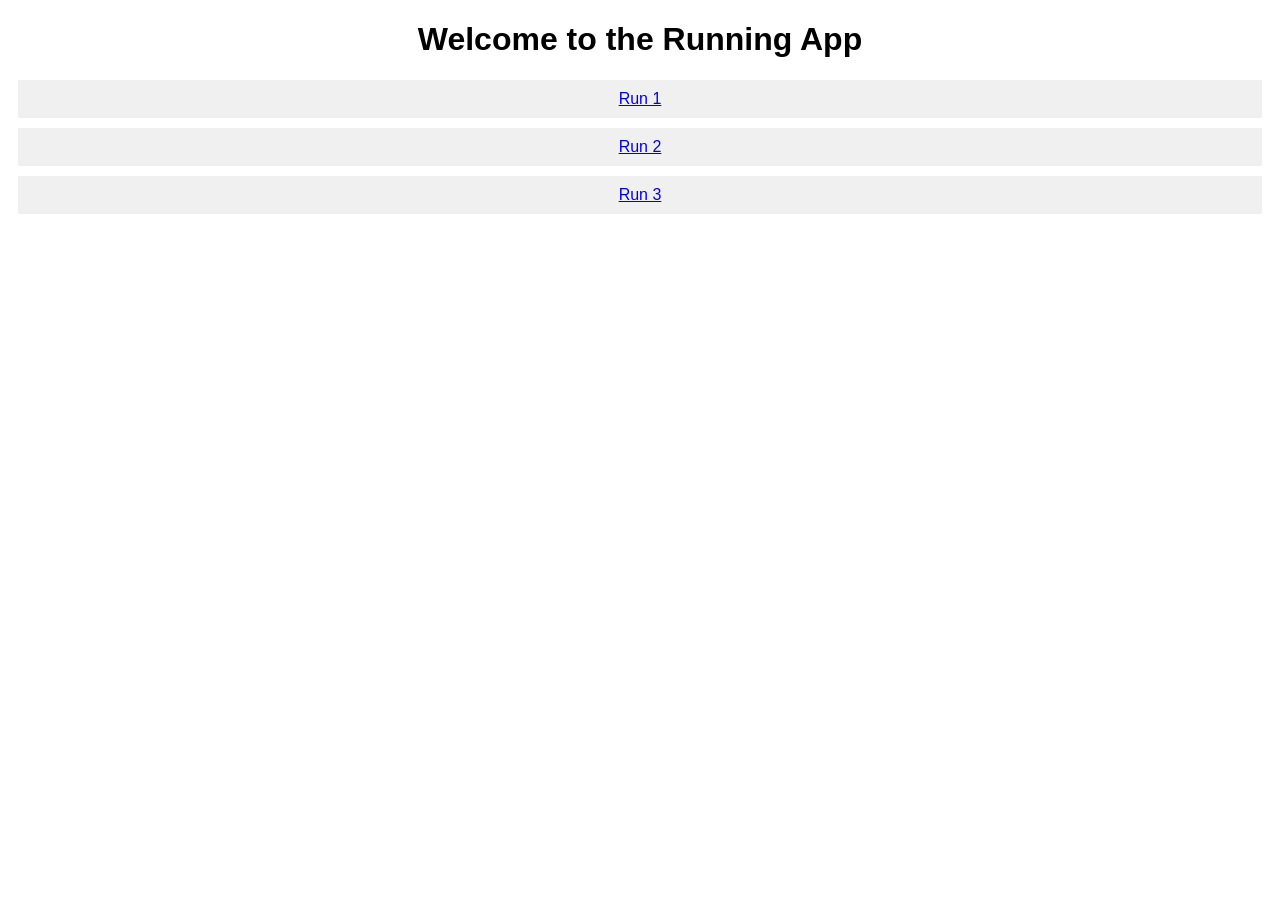
==== index.html @ 46625588 "Initial commit" ====
<!DOCTYPE html>
<html>
<head>
    <title>Running App</title>
    <link rel="stylesheet" type="text/css" href="styles.css">
</head>
<body>
    <h1>Welcome to the Running App</h1>
    <ul>
        <li><a href="run1.html">Run 1</a></li>
        <li><a href="run2.html">Run 2</a></li>
        <li><a href="run3.html">Run 3</a></li>
    </ul>
</body>
</html>
---- styles.css ----
body {
    font-family: Arial, sans-serif;
    text-align: center;
}

#map {
    width: 600px;
    height: 400px;
    margin: 20px auto;
}

button {
    margin: 10px;
    padding: 10px 20px;
    font-size: 16px;
    cursor: pointer;
}

ul {
    list-style-type: none;
    padding: 0;
}

li {
    padding: 10px;
    margin: 10px;
    background-color: #f0f0f0;
}
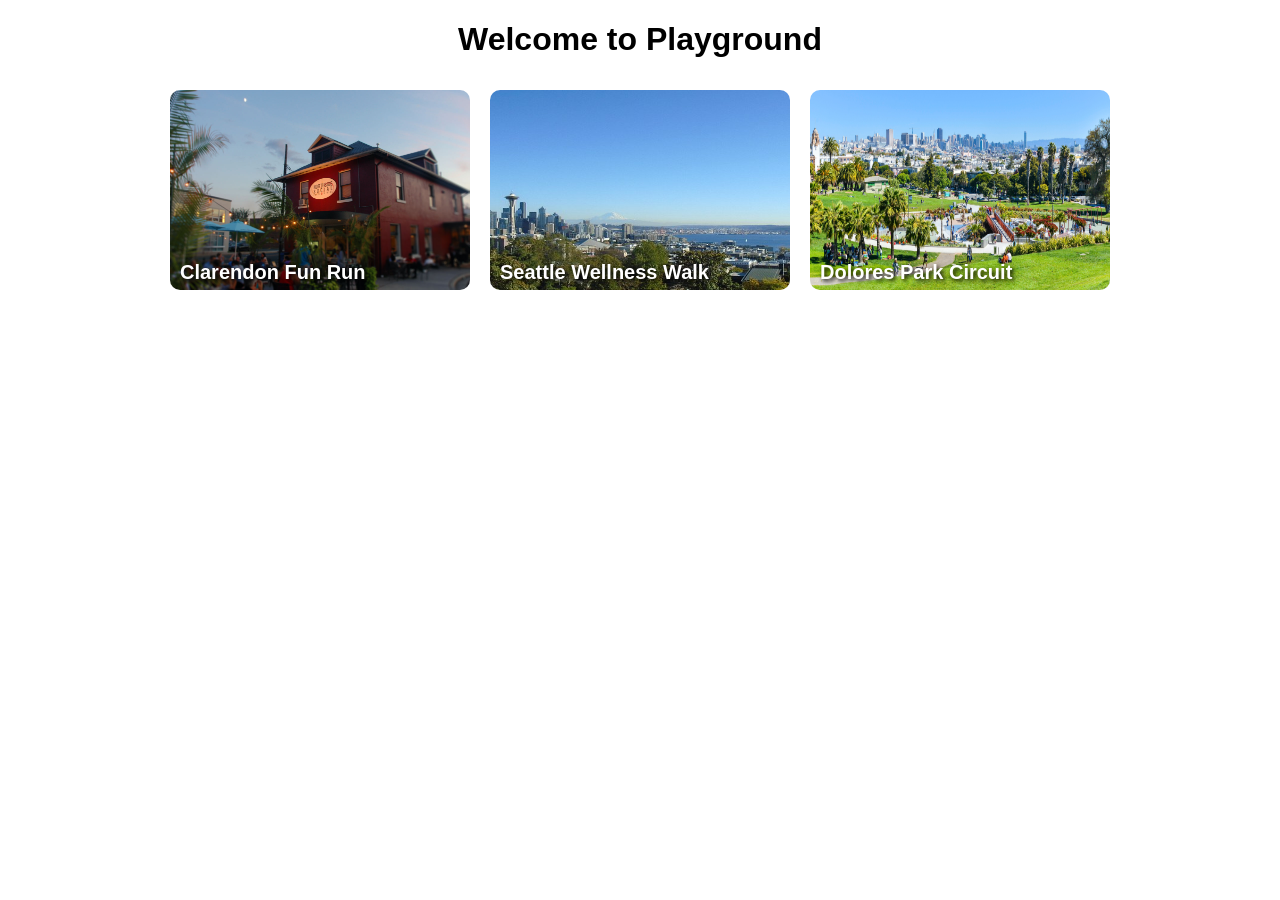
==== commit 9d3dd308: "“styleupdate”" ====
--- a/index.html
+++ b/index.html
@@ -1,15 +1,27 @@
 <!DOCTYPE html>
 <html>
 <head>
-    <title>Running App</title>
+    <title>Playground</title>
     <link rel="stylesheet" type="text/css" href="styles.css">
 </head>
 <body>
-    <h1>Welcome to the Running App</h1>
-    <ul>
-        <li><a href="run1.html">Run 1</a></li>
-        <li><a href="run2.html">Run 2</a></li>
-        <li><a href="run3.html">Run 3</a></li>
-    </ul>
+    <h1>Welcome to Playground</h1>
+
+    <div class="run-container">
+        <a href="run1.html" class="run">
+            <img src="images/run1-image.jpg" alt="Run 1">
+            <span class="run-title">Clarendon Fun Run</span>
+        </a>
+
+        <a href="run2.html" class="run">
+            <img src="images/run2-image.jpg" alt="Run 2">
+            <span class="run-title">Seattle Wellness Walk</span>
+        </a>
+
+        <a href="run3.html" class="run">
+            <img src="images/run3-image.jpg" alt="Run 3">
+            <span class="run-title">Dolores Park Circuit</span>
+        </a>
+    </div>
 </body>
 </html>
--- a/styles.css
+++ b/styles.css
@@ -16,6 +16,34 @@
     cursor: pointer;
 }
 
+/* Styles for the runs on the landing page */
+.run-container {
+    display: flex;
+    justify-content: center;
+    flex-wrap: wrap;
+}
+
+.run {
+    position: relative;
+    margin: 10px;
+}
+
+.run img {
+    width: 300px; /* Adjust as needed */
+    height: 200px; /* Adjust as needed */
+    border-radius: 10px; /* Optional, for rounded corners */
+}
+
+.run-title {
+    position: absolute;
+    bottom: 10px;
+    left: 10px;
+    color: white;
+    font-size: 20px;
+    font-weight: bold;
+    text-shadow: 2px 2px 4px #000000; /* To make text more readable */
+}
+
 ul {
     list-style-type: none;
     padding: 0;
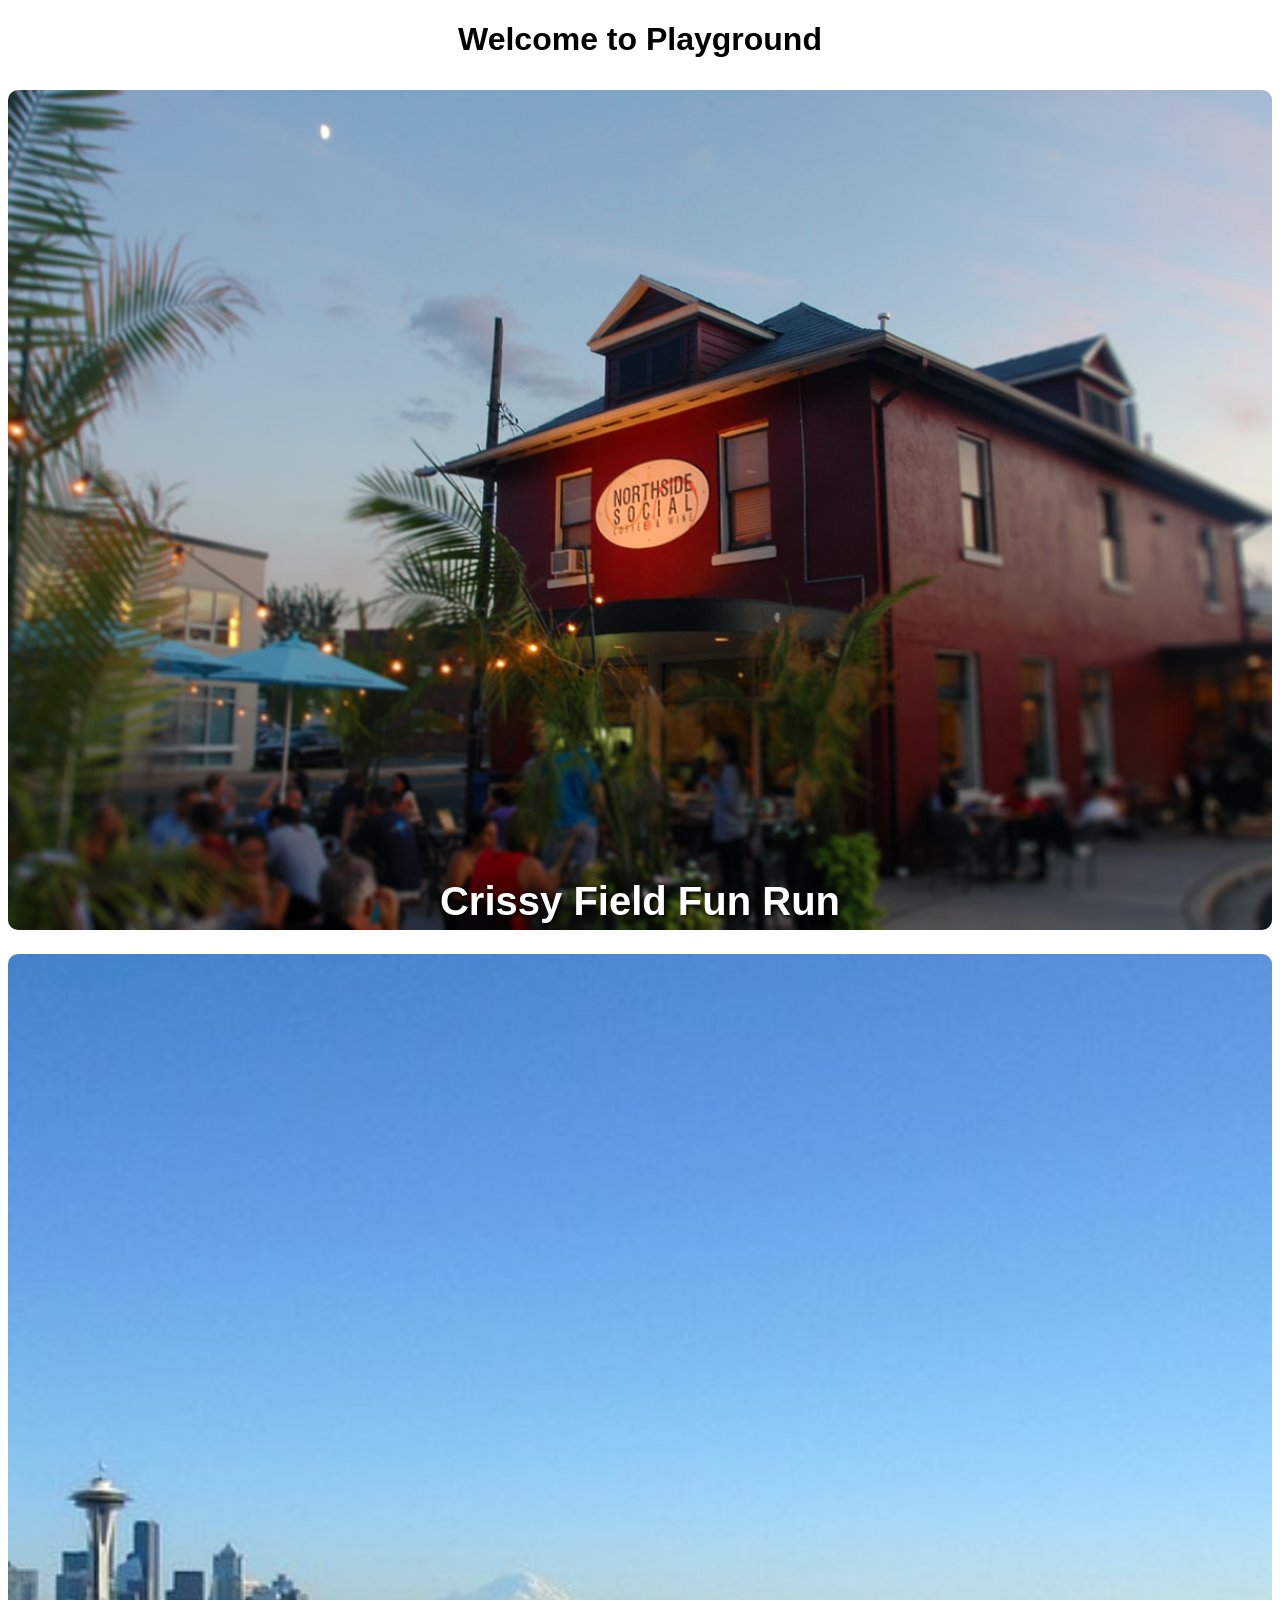
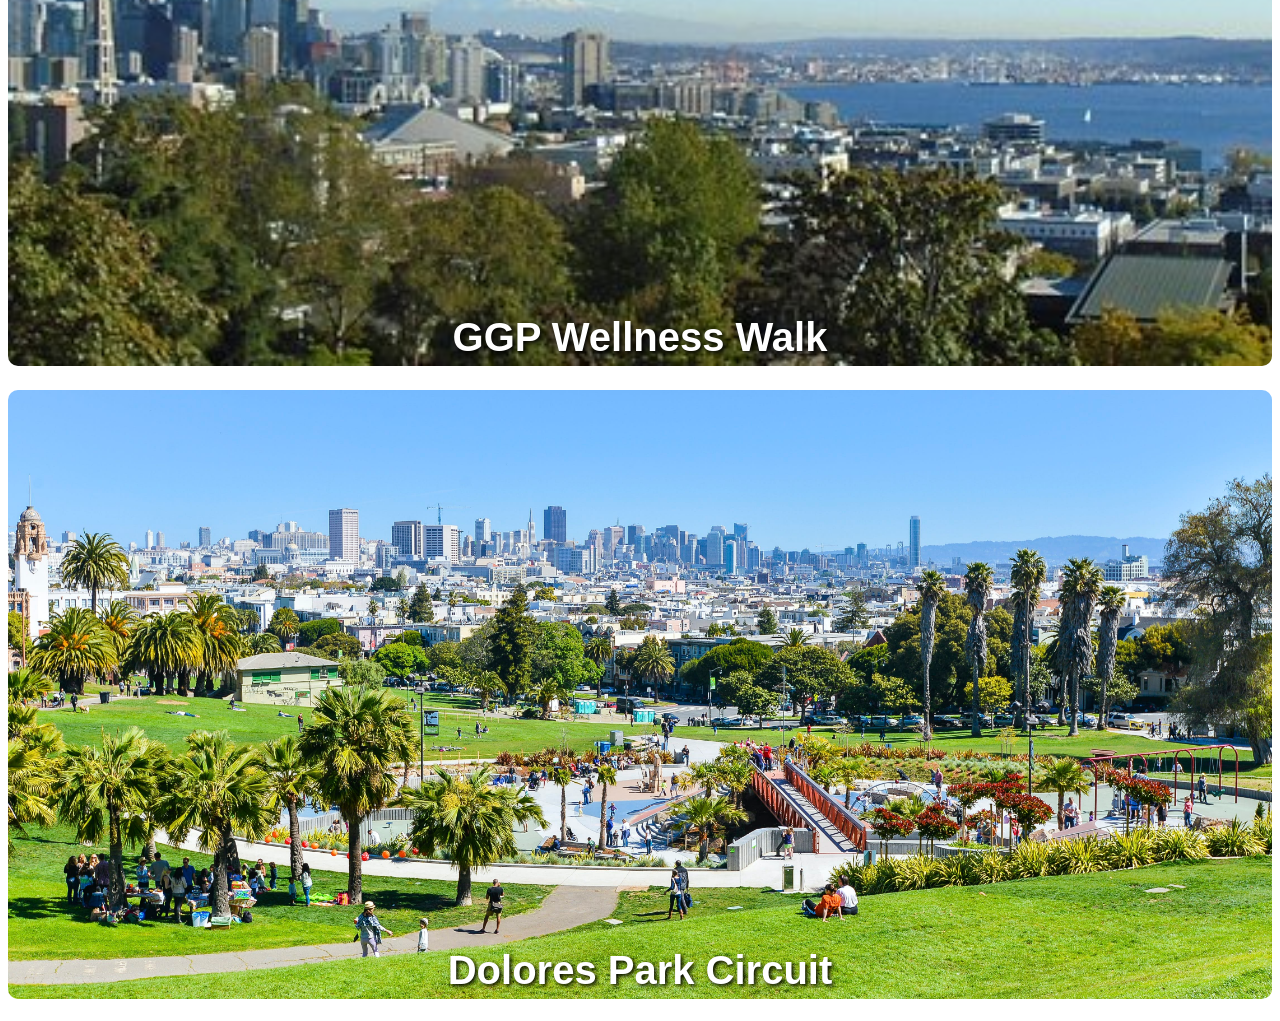
==== commit ab29b736: "“sizingchange”" ====
--- a/index.html
+++ b/index.html
@@ -10,12 +10,12 @@
     <div class="run-container">
         <a href="run1.html" class="run">
             <img src="images/run1-image.jpg" alt="Run 1">
-            <span class="run-title">Clarendon Fun Run</span>
+            <span class="run-title">Crissy Field Fun Run</span>
         </a>
 
         <a href="run2.html" class="run">
             <img src="images/run2-image.jpg" alt="Run 2">
-            <span class="run-title">Seattle Wellness Walk</span>
+            <span class="run-title">GGP Wellness Walk</span>
         </a>
 
         <a href="run3.html" class="run">
--- a/styles.css
+++ b/styles.css
@@ -19,29 +19,32 @@
 /* Styles for the runs on the landing page */
 .run-container {
     display: flex;
-    justify-content: center;
-    flex-wrap: wrap;
+    flex-direction: column; /* Always stack the .run elements vertically */
+    align-items: center; /* Center the items */
+    width: 100%; /* Take full width of the container */
 }
 
 .run {
     position: relative;
-    margin: 10px;
+    width: 100%; /* Each run takes full width of the screen */
+    margin: 10px 0; /* Vertical margin only */
 }
 
 .run img {
-    width: 300px; /* Adjust as needed */
-    height: 200px; /* Adjust as needed */
-    border-radius: 10px; /* Optional, for rounded corners */
+    width: 100%; /* Images take full width */
+    height: auto; /* Height is automatic to maintain aspect ratio */
+    border-radius: 10px;
 }
 
 .run-title {
     position: absolute;
     bottom: 10px;
-    left: 10px;
+    left: 50%;
+    transform: translateX(-50%); /* Center the title horizontally */
     color: white;
-    font-size: 20px;
+    font-size: 40px;
     font-weight: bold;
-    text-shadow: 2px 2px 4px #000000; /* To make text more readable */
+    text-shadow: 2px 2px 4px #000000;
 }
 
 ul {
@@ -54,3 +57,5 @@
     margin: 10px;
     background-color: #f0f0f0;
 }
+
+/* The media query is no longer necessary since we're stacking the tiles on all screen sizes */
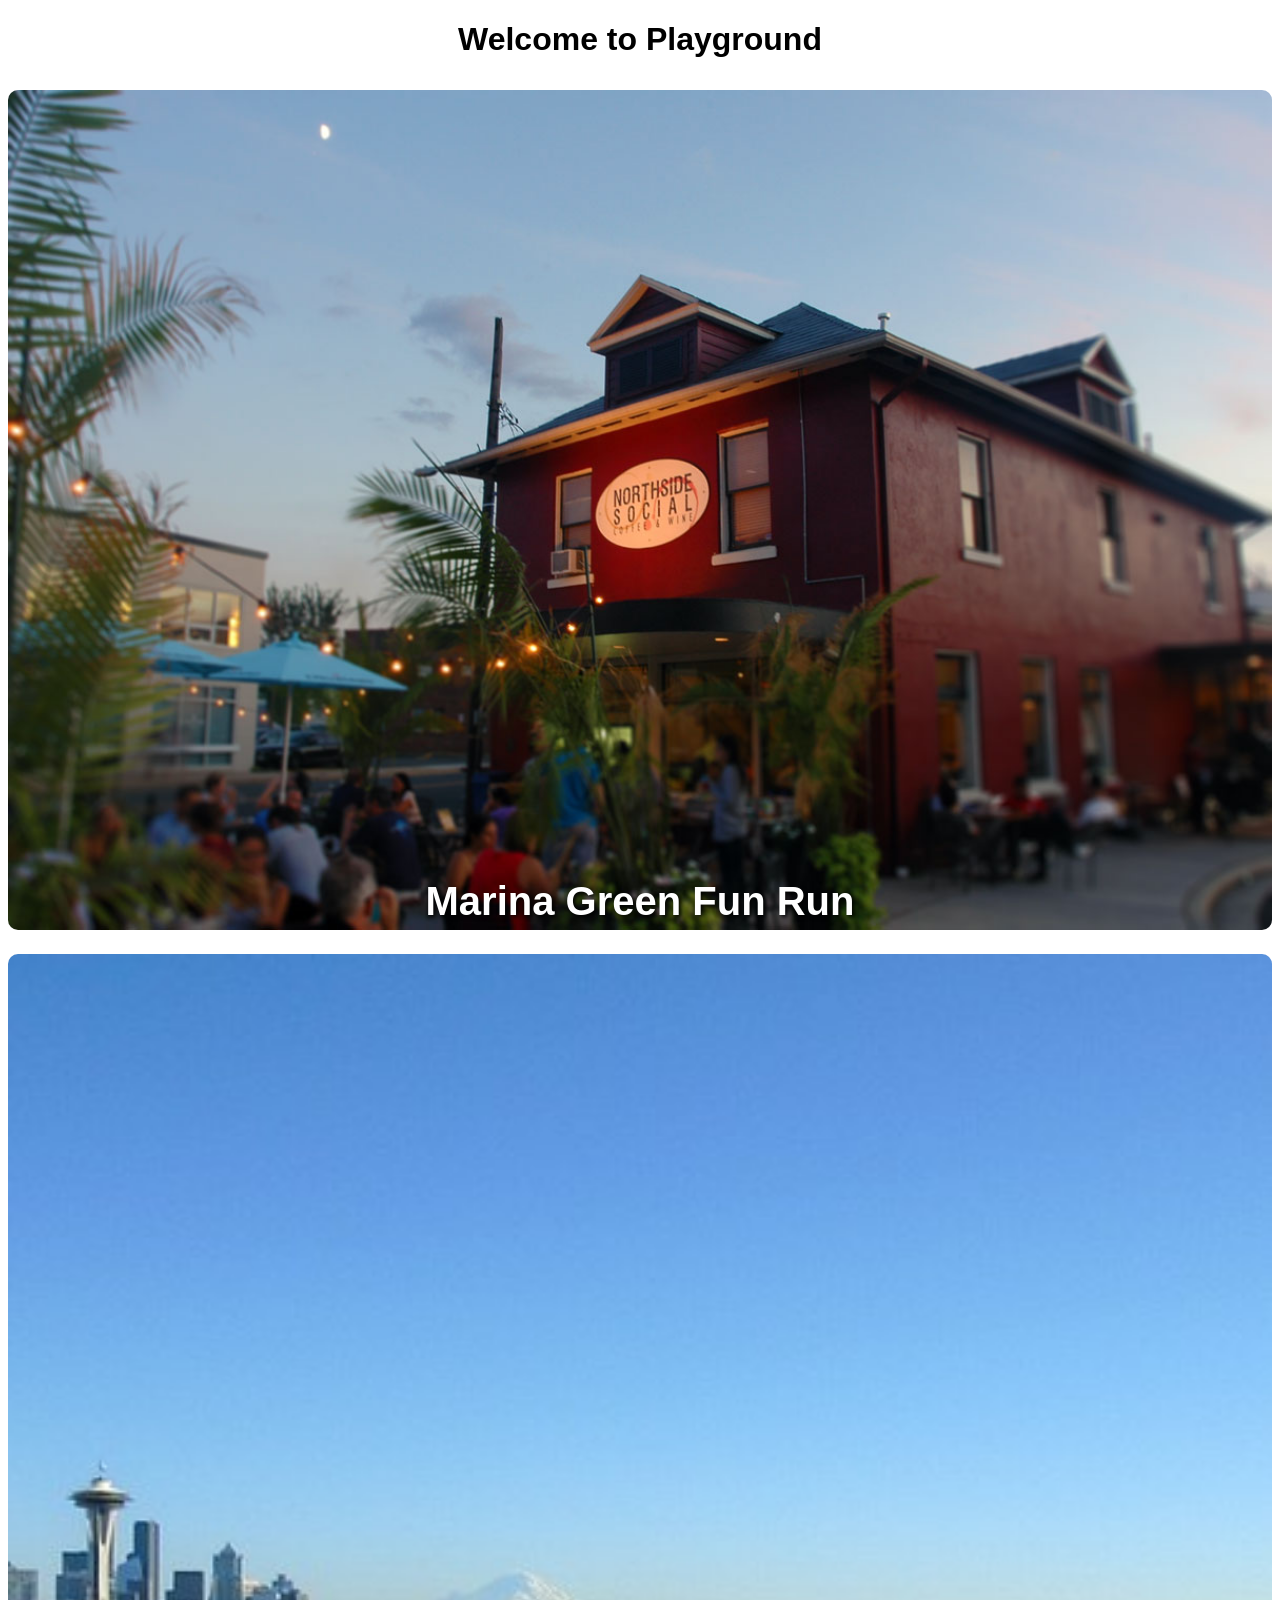
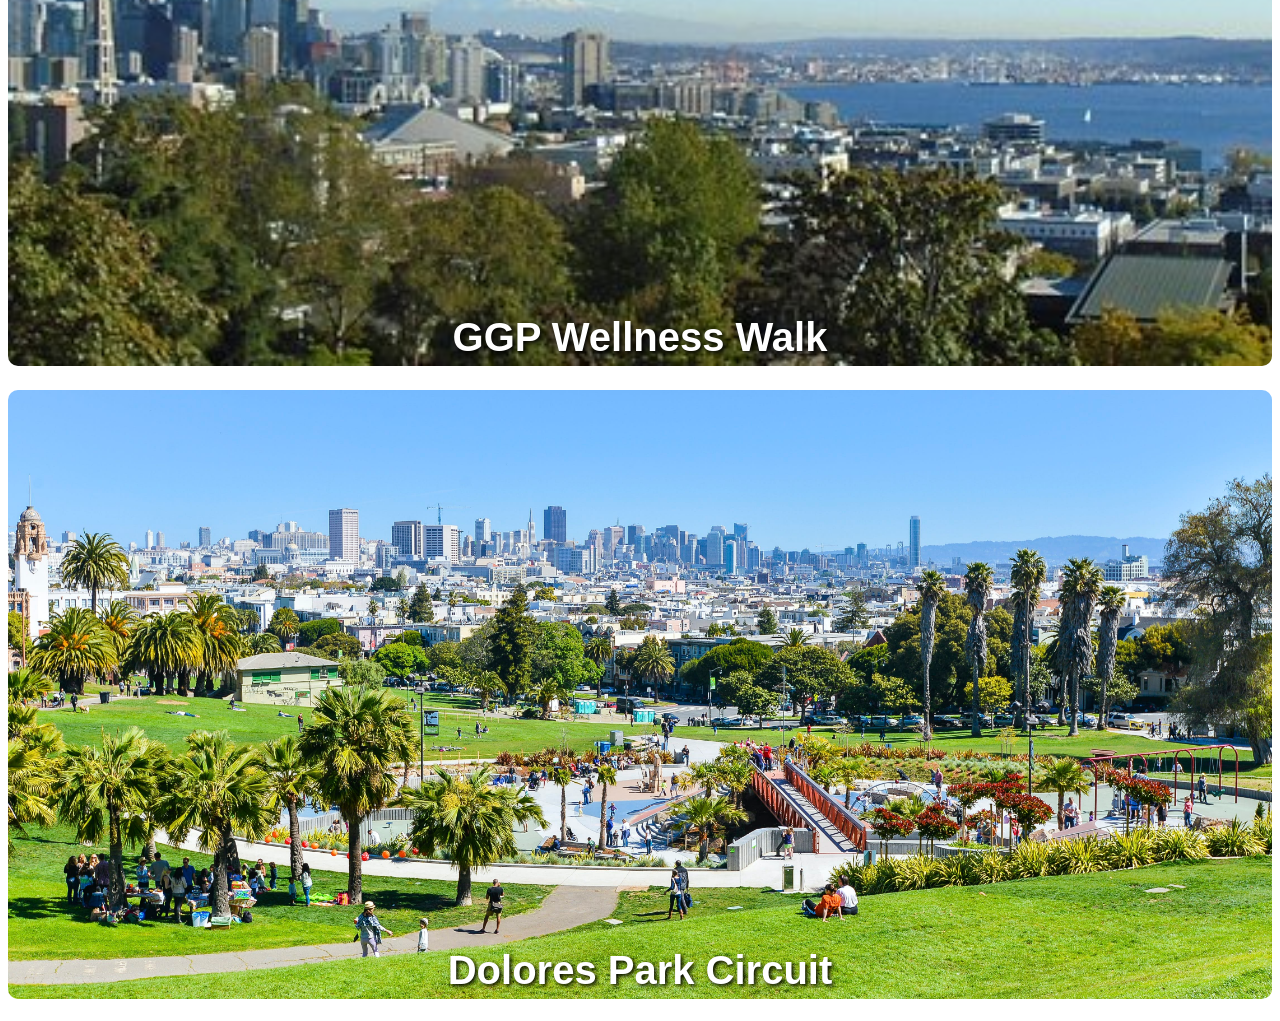
==== commit f113cb69: "“sfcoordinatesandnames”" ====
--- a/index.html
+++ b/index.html
@@ -10,7 +10,7 @@
     <div class="run-container">
         <a href="run1.html" class="run">
             <img src="images/run1-image.jpg" alt="Run 1">
-            <span class="run-title">Crissy Field Fun Run</span>
+            <span class="run-title">Marina Green Fun Run</span>
         </a>
 
         <a href="run2.html" class="run">
--- a/styles.css
+++ b/styles.css
@@ -57,5 +57,4 @@
     margin: 10px;
     background-color: #f0f0f0;
 }
-
 /* The media query is no longer necessary since we're stacking the tiles on all screen sizes */
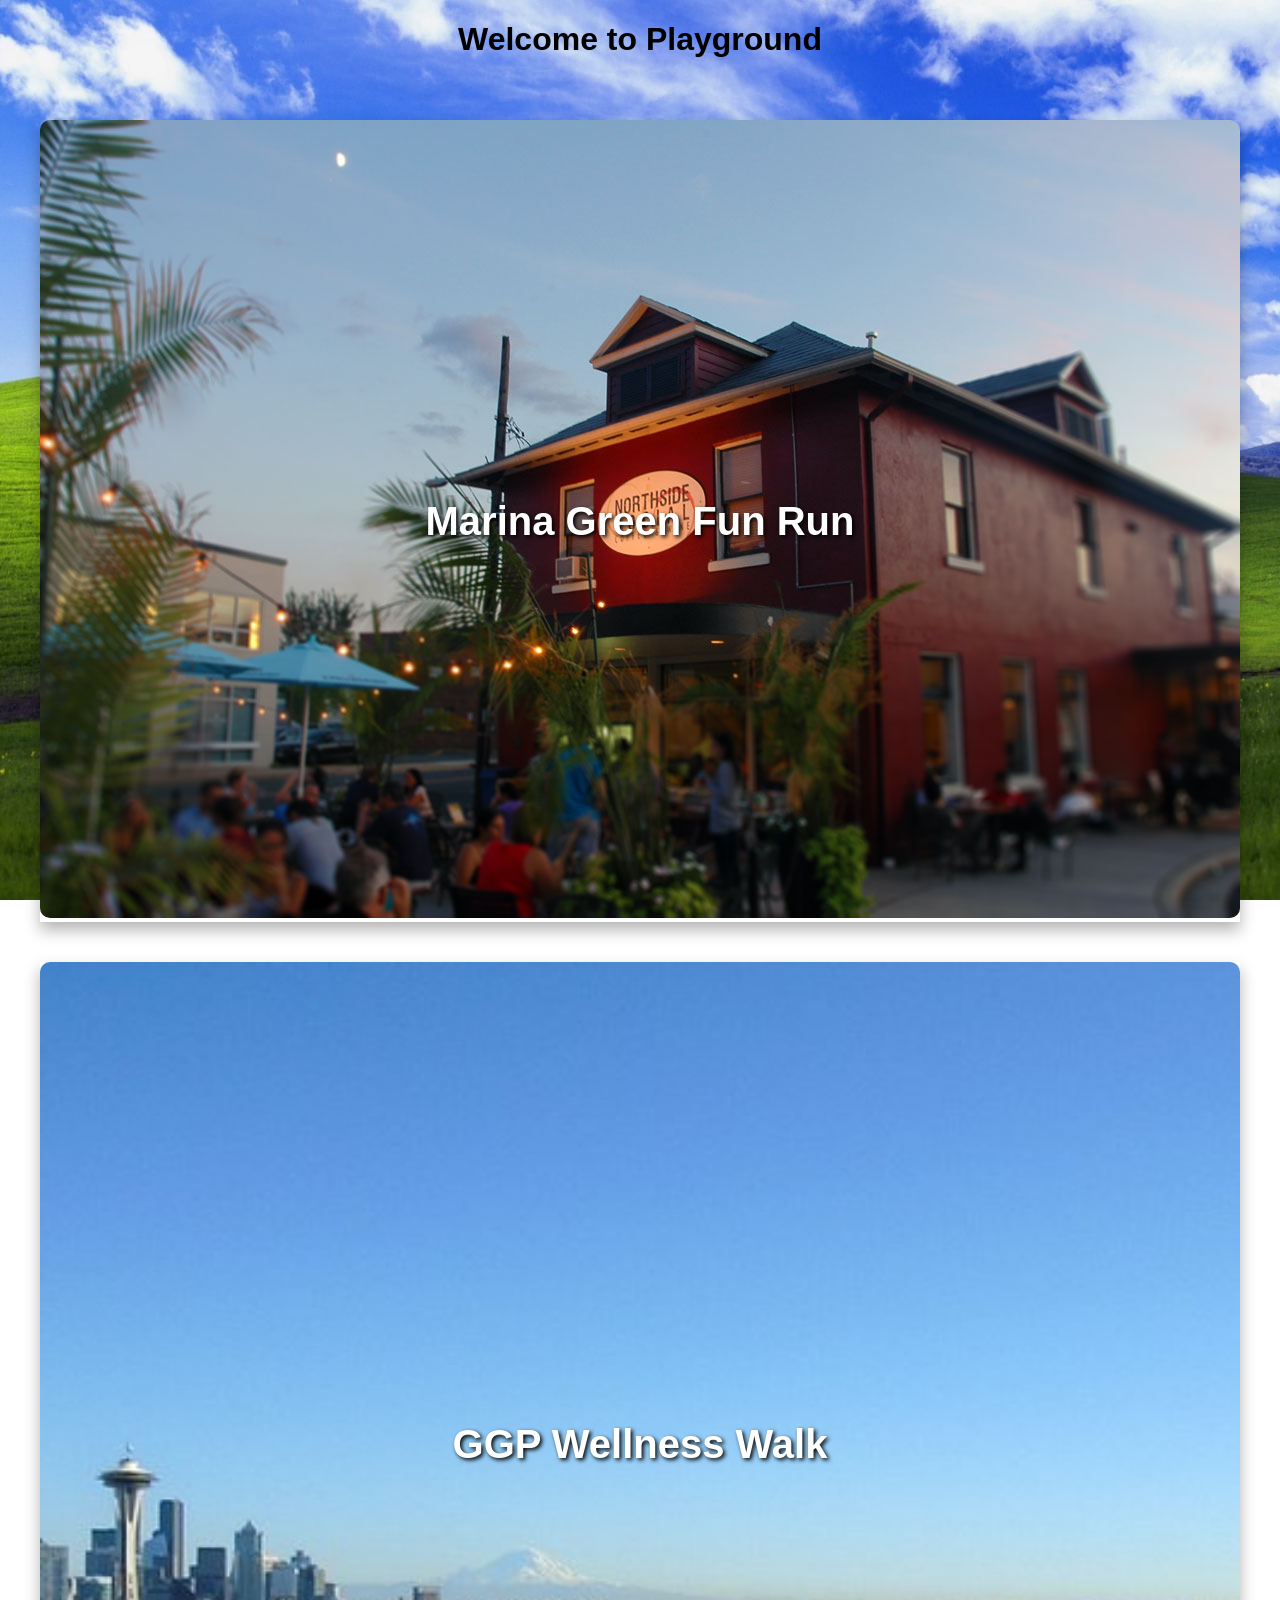
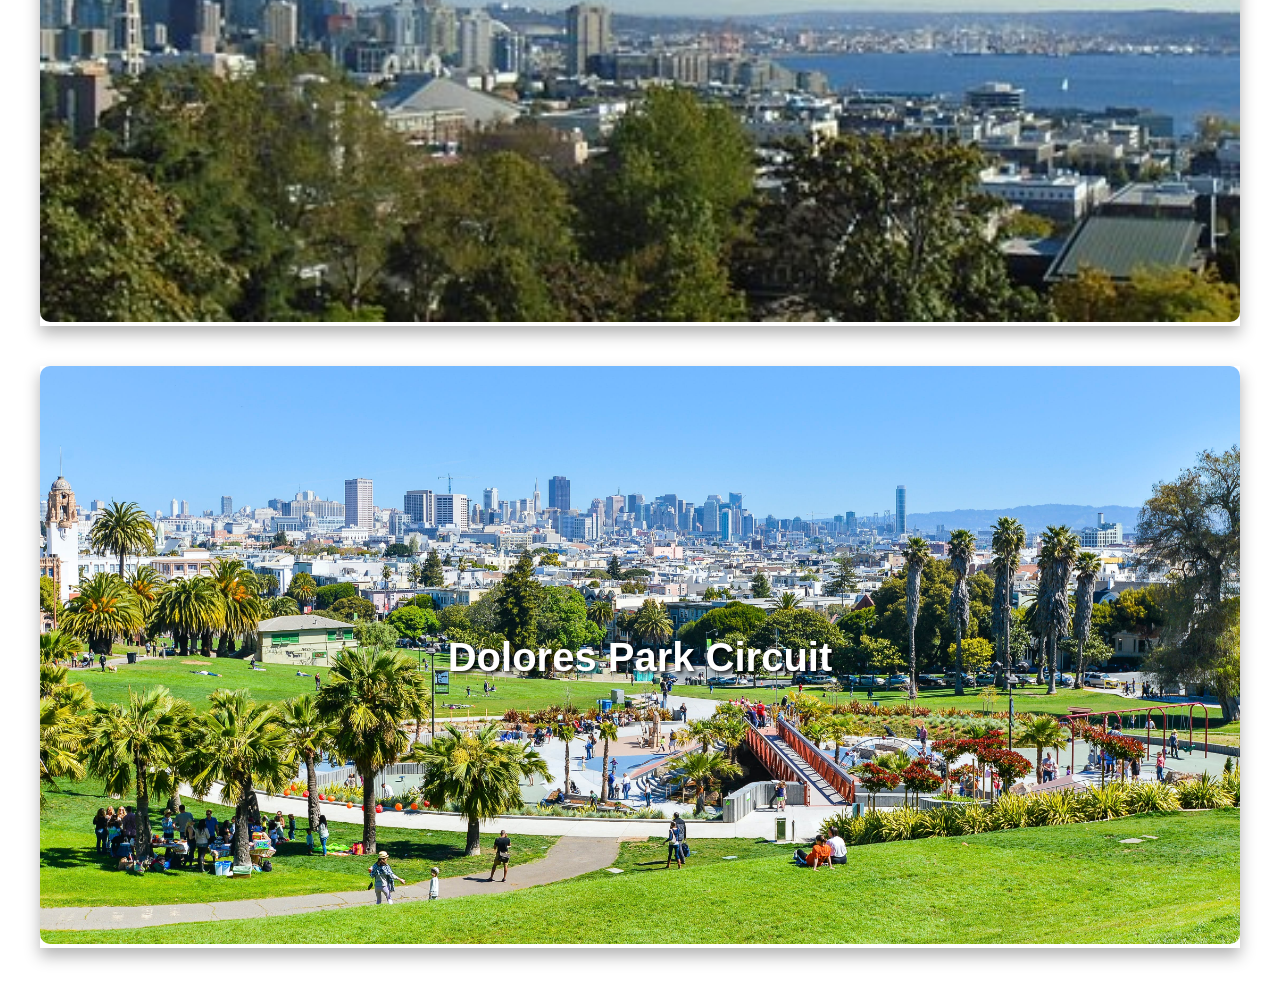
==== commit d8a42473: "“iconupload”" ====
--- a/index.html
+++ b/index.html
@@ -3,6 +3,8 @@
 <head>
     <title>Playground</title>
     <link rel="stylesheet" type="text/css" href="styles.css">
+    <link rel="icon" type="image/png" sizes="32x32" href="/path/to/favicon-32x32.png">
+    <link rel="apple-touch-icon" sizes="300x300" href="/path/to/apple-touch-icon.png">
 </head>
 <body>
     <h1>Welcome to Playground</h1>
--- a/styles.css
+++ b/styles.css
@@ -1,6 +1,18 @@
 body {
+    margin: 0;
+    padding: 0;
+    overflow-x: hidden; /* Prevent horizontal scrolling */
+    box-sizing: border-box; /* Include padding and borders in the width */
     font-family: Arial, sans-serif;
     text-align: center;
+    background-image: url('images/home-background.jpg');
+    background-size: cover;
+    background-attachment: fixed;
+    background-position: center;
+}
+
+*, *::before, *::after {
+    box-sizing: inherit; /* Inherit box-sizing from the html/body */
 }
 
 #map {
@@ -22,25 +34,28 @@
     flex-direction: column; /* Always stack the .run elements vertically */
     align-items: center; /* Center the items */
     width: 100%; /* Take full width of the container */
+    padding: 20px; /* Padding around the container */
 }
 
 .run {
     position: relative;
-    width: 100%; /* Each run takes full width of the screen */
-    margin: 10px 0; /* Vertical margin only */
+    width: calc(100% - 40px); /* Adjust the width to account for padding */
+    margin: 20px 0; /* Margin only vertically */
+    box-shadow: 0px 8px 15px rgba(0, 0, 0, 0.3); /* Drop shadow */
+    border-radius: 0px;
 }
 
 .run img {
     width: 100%; /* Images take full width */
     height: auto; /* Height is automatic to maintain aspect ratio */
-    border-radius: 10px;
+    border-radius: 10px; /* Keep the corners rounded */
 }
 
 .run-title {
     position: absolute;
-    bottom: 10px;
+    top: 50%; /* Align vertically at the center */
     left: 50%;
-    transform: translateX(-50%); /* Center the title horizontally */
+    transform: translate(-50%, -50%); /* Center both horizontally and vertically */
     color: white;
     font-size: 40px;
     font-weight: bold;
